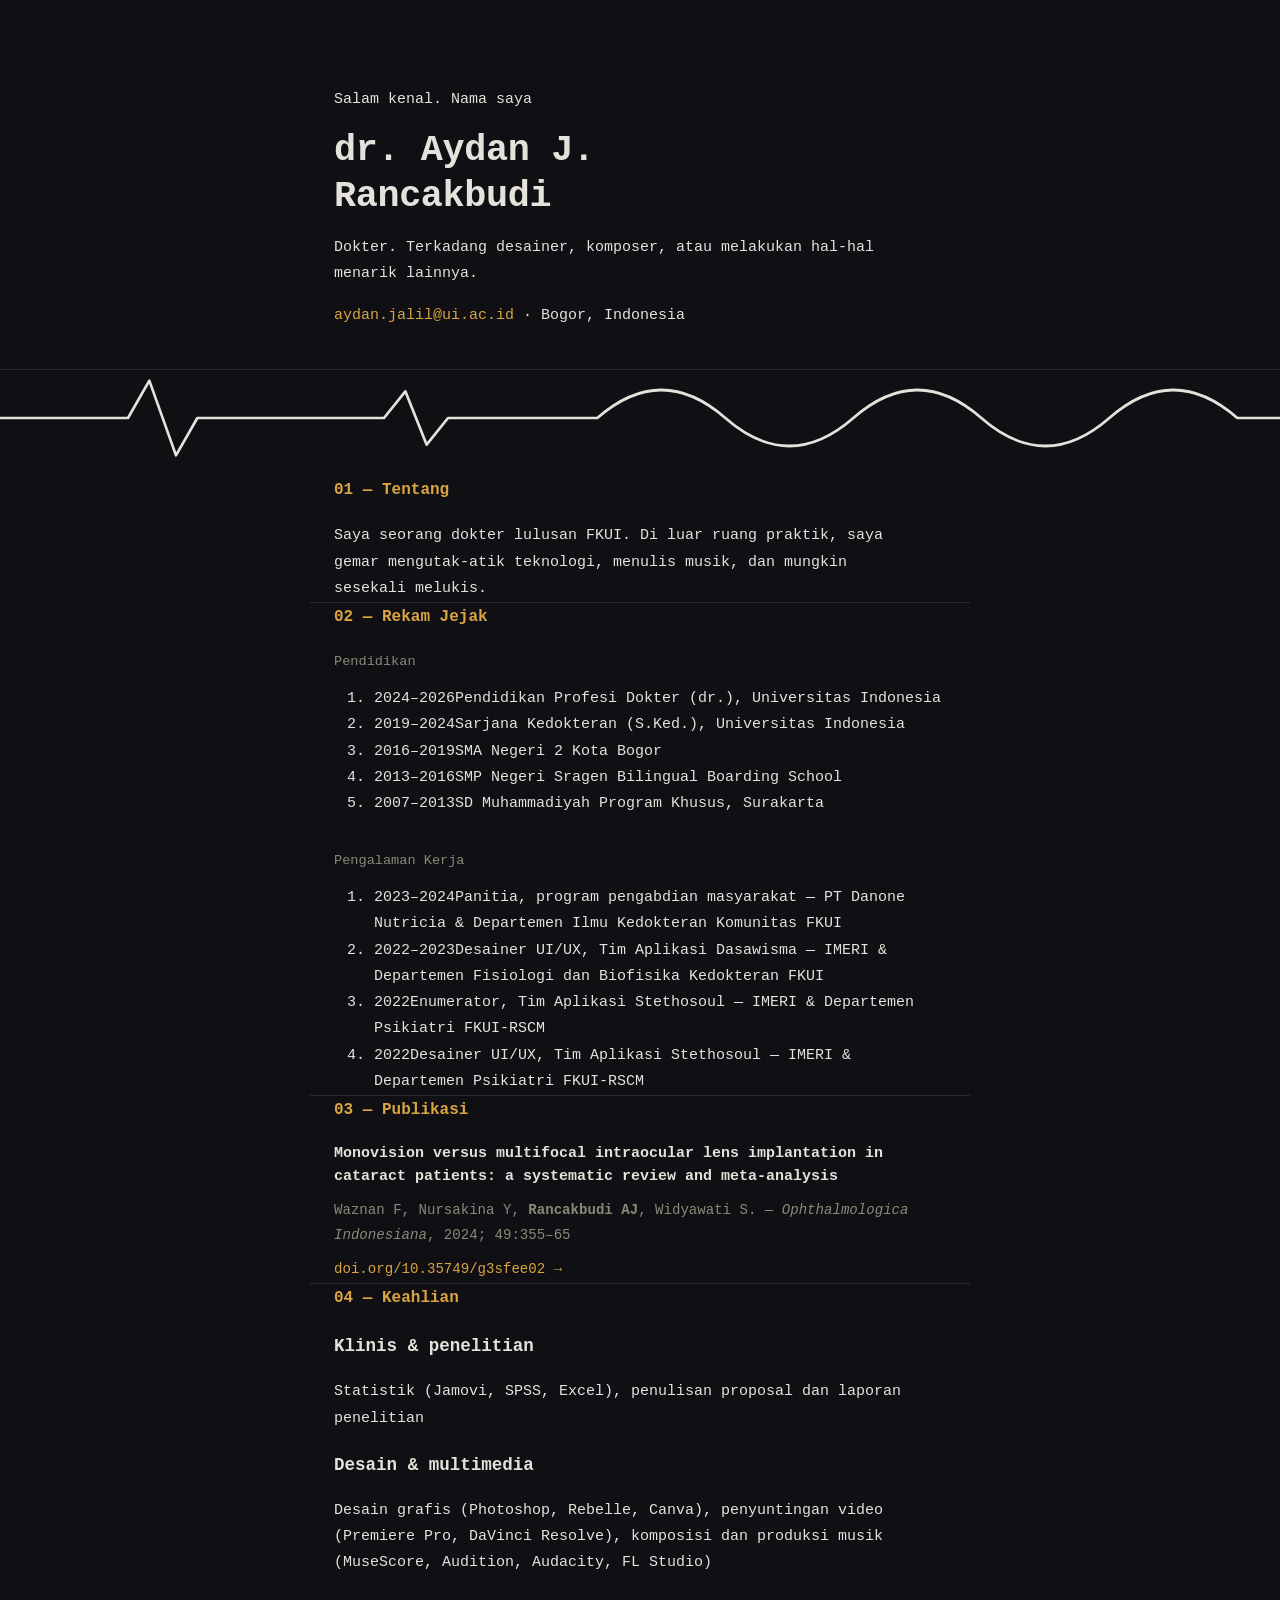
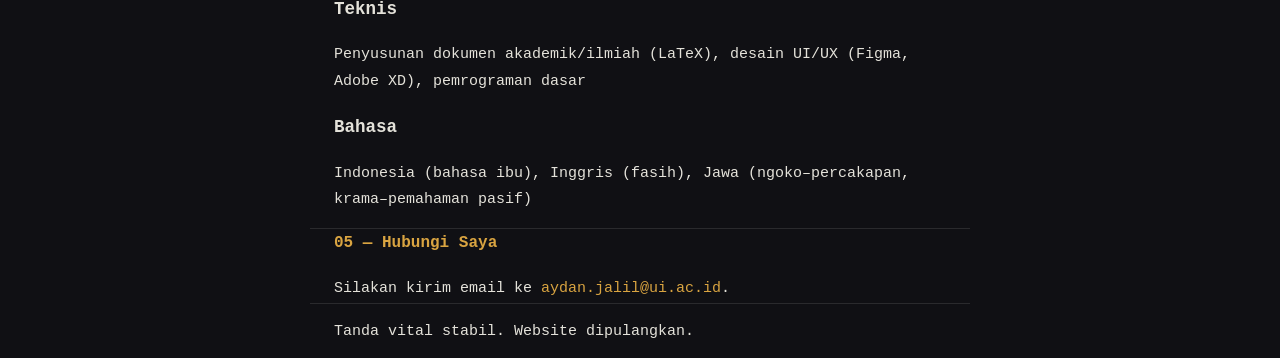
==== index.html @ 9619cd33 "Update index.html" ====
<!DOCTYPE html>
<html lang="id">
<head>
<meta charset="UTF-8">
<meta name="viewport" content="width=device-width, initial-scale=1.0">
<title>Tentang dr. Aydan</title>
<meta name="description" content="Halaman tentang Aydan.">
<link rel="preconnect" href="https://fonts.googleapis.com">
<link rel="preconnect" href="https://fonts.gstatic.com" crossorigin>
<link href="https://fonts.googleapis.com/css2?family=Fraunces:opsz,wght@9..144,400;9..144,500;9..144,600&family=Inter:wght@400;500;600&family=JetBrains+Mono:wght@400;500&display=swap" rel="stylesheet">
<link rel="stylesheet" href="assets/style.css">
</head>
<body>

<div class="grain"></div>

<header class="hero">
  <div class="wrap">
    <p class="eyebrow">Salam kenal. Nama saya</p>
    <h1>dr. Aydan J.<br>Rancakbudi</h1>
    <p class="tagline">Dokter. Terkadang desainer, komposer, atau melakukan hal-hal menarik lainnya.</p>
    <div class="hero-links">
      <a href="mailto:aydan.jalil@ui.ac.id">aydan.jalil@ui.ac.id</a>
      <span class="dot">·</span>
      <span>Bogor, Indonesia</span>
    </div>
  </div>
</header>

<svg class="signature" viewBox="0 0 1200 90" preserveAspectRatio="none" role="img" aria-label="squiggly danger noodle">
  <path d="
    M0,45
    L120,45 L140,10 L165,80 L185,45
    L360,45 L380,20 L400,70 L420,45
    L560,45
    C 600,10 640,10 680,45
    C 720,80 760,80 800,45
    C 840,10 880,10 920,45
    C 960,80 1000,80 1040,45
    C 1080,10 1120,10 1160,45
    L1200,45
  " fill="none" stroke="currentColor" stroke-width="2.5" stroke-linecap="round" stroke-linejoin="round"/>
</svg>

<main>

  <section class="about wrap">
    <h2 class="section-label">01 — Tentang</h2>
    <p class="lede">Saya seorang dokter lulusan FKUI. Di luar ruang praktik, saya gemar mengutak-atik teknologi, menulis musik, dan mungkin sesekali melukis.</p>
  </section>

  <section class="timeline wrap">
    <h2 class="section-label">02 — Rekam Jejak</h2>

    <div class="tgroup">
      <h3 class="tgroup-title">Pendidikan</h3>
      <ol class="tline">
        <li><span class="tdate">2024–2026</span><span class="tbody">Pendidikan Profesi Dokter (dr.), Universitas Indonesia</span></li>
        <li><span class="tdate">2019–2024</span><span class="tbody">Sarjana Kedokteran (S.Ked.), Universitas Indonesia</span></li>
        <li><span class="tdate">2016–2019</span><span class="tbody">SMA Negeri 2 Kota Bogor</span></li>
        <li><span class="tdate">2013–2016</span><span class="tbody">SMP Negeri Sragen Bilingual Boarding School</span></li>
        <li><span class="tdate">2007–2013</span><span class="tbody">SD Muhammadiyah Program Khusus, Surakarta</span></li>
      </ol>
    </div>

    <div class="tgroup">
      <h3 class="tgroup-title">Pengalaman Kerja</h3>
      <ol class="tline">
        <li><span class="tdate">2023–2024</span><span class="tbody">Panitia, program pengabdian masyarakat — PT Danone Nutricia &amp; Departemen Ilmu Kedokteran Komunitas FKUI</span></li>
        <li><span class="tdate">2022–2023</span><span class="tbody">Desainer UI/UX, Tim Aplikasi Dasawisma — IMERI &amp; Departemen Fisiologi dan Biofisika Kedokteran FKUI</span></li>
        <li><span class="tdate">2022</span><span class="tbody">Enumerator, Tim Aplikasi Stethosoul — IMERI &amp; Departemen Psikiatri FKUI-RSCM</span></li>
        <li><span class="tdate">2022</span><span class="tbody">Desainer UI/UX, Tim Aplikasi Stethosoul — IMERI &amp; Departemen Psikiatri FKUI-RSCM</span></li>
      </ol>
    </div>

    <!--<div class="tgroup">
      <h3 class="tgroup-title">Organizations</h3>
      <ol class="tline">
        <li><span class="tdate">2023–2024</span><span class="tbody">Wakil kepala departemen TI, FULDFK Indonesia <span class="gloss">(forum silaturahmi lembaga dakwah fakultas kedokteran se-Indonesia)</span></span></li>
        <li><span class="tdate">2021–2023</span><span class="tbody">Ketua, kelompok minat orkestra Medharmonics FKUI</span></li>
        <li><span class="tdate">2020–2021</span><span class="tbody">Anggota, Salam UI <span class="gloss">(forum kerohanian Islam mahasiswa Universitas Indonesia)</span></span></li>
        <li><span class="tdate">2020</span><span class="tbody">Anggota inti panitia, komisi media — Panitia Pemilihan Raya FKUI 2020</span></li>
        <li><span class="tdate">2019–2020</span><span class="tbody">Anggota, divisi TIK — Badan Eksekutif Mahasiswa Kedokteran Indonesia (BEM KI) Wilayah 2</span></li>
      </ol>
    </div>-->
  </section>

  <section class="pub wrap">
    <h2 class="section-label">03 — Publikasi</h2>
    <div class="pub-card">
      <p class="pub-title" lang=en>Monovision versus multifocal intraocular lens implantation in cataract patients: a systematic review and meta-analysis</p>
      <p class="pub-meta">Waznan F, Nursakina Y, <strong>Rancakbudi AJ</strong>, Widyawati S. — <em>Ophthalmologica Indonesiana</em>, 2024; 49:355–65</p>
      <a class="pub-link" href="https://doi.org/10.35749/g3sfee02" target="_blank" rel="noopener">doi.org/10.35749/g3sfee02 →</a>
    </div>
  </section>

  <section class="skills wrap">
    <h2 class="section-label">04 — Keahlian</h2>
    <div class="skill-grid">
      <div class="skill-card">
        <h3>Klinis &amp; penelitian</h3>
        <p>Statistik (Jamovi, SPSS, Excel), penulisan proposal dan laporan penelitian</p>
      </div>
      <div class="skill-card">
        <h3>Desain &amp; multimedia</h3>
        <p>Desain grafis (Photoshop, Rebelle, Canva), penyuntingan video (Premiere Pro, DaVinci Resolve), komposisi dan produksi musik (MuseScore, Audition, Audacity, FL Studio)</p>
      </div>
      <div class="skill-card">
        <h3>Teknis</h3>
        <p>Penyusunan dokumen akademik/ilmiah (LaTeX), desain UI/UX (Figma, Adobe XD), pemrograman dasar</p>
      </div>
      <div class="skill-card">
        <h3>Bahasa</h3>
        <p>Indonesia (bahasa ibu), Inggris (fasih), Jawa (ngoko–percakapan, krama–pemahaman pasif)</p>
      </div>
    </div>
  </section>

  <section class="contact wrap">
    <h2 class="section-label">05 — Hubungi Saya</h2>
    <p class="contact-line">Silakan kirim email ke <a href="mailto:aydan.jalil@ui.ac.id">aydan.jalil@ui.ac.id</a>.</p>
  </section>

  <footer class="wrap">
    <p class="foot-note">Tanda vital stabil. Website dipulangkan.</p>
  </footer>

</main>

</body>
</html>
---- assets/style.css ----
:root {
  --bg: #101014;
  --bg-raised: #17171d;
  --fg: #e4e2da;
  --fg-dim: #8b8878;
  --accent: #d9a441;
  --rule: rgba(228, 226, 218, 0.12);
  --mono: "IBM Plex Mono", ui-monospace, "SFMono-Regular", Menlo, Consolas, monospace;
}

* { box-sizing: border-box; }

body {
  margin: 0;
  background: var(--bg);
  color: var(--fg);
  font-family: var(--mono);
  font-size: 15px;
  line-height: 1.75;
  -webkit-font-smoothing: antialiased;
}

.wrap {
  max-width: 660px;
  margin: 0 auto;
  padding: 0 24px;
}

a {
  color: var(--accent);
  text-decoration: none;
  border-bottom: 1px solid transparent;
}

a:hover, a:focus-visible {
  border-bottom-color: var(--accent);
}

a:focus-visible {
  outline: 2px solid var(--accent);
  outline-offset: 2px;
}

/* Header */

.hero {
  padding: 4.5rem 0 2.5rem;
  border-bottom: 1px solid var(--rule);
}

.prompt {
  color: var(--fg-dim);
  margin: 0 0 0.6rem;
  font-size: 0.9rem;
}

.hero h1 {
  font-weight: 600;
  font-size: clamp(1.7rem, 5vw, 2.3rem);
  line-height: 1.25;
  margin: 0 0 0.9rem;
  letter-spacing: -0.01em;
}

.cursor {
  display: inline-block;
  color: var(--accent);
  animation: blink 1.1s steps(1) infinite;
  margin-left: 2px;
}

@keyframes blink {
  0%, 49% { opacity: 1; }
  50%, 100% { opacity: 0; }
}

.role {
  color: var(--fg-dim);
  margin: 0 0 1.1rem;
}

.hero-meta {
  font-size: 0.9rem;
  margin: 0;
}

.hero-meta .sep {
  color: var(--fg-dim);
  margin: 0 0.5em;
}

/* Sections */

main section {
  padding: 2.5rem 0;
  border-bottom: 1px solid var(--rule);
}

main section:last-child {
  border-bottom: none;
}

main h2 {
  font-size: 1rem;
  font-weight: 600;
  color: var(--accent);
  margin: 0 0 1.2rem;
}

.about p {
  max-width: 62ch;
  margin: 0;
  color: var(--fg);
}

/* Timeline */

.tgroup { margin-bottom: 2rem; }
.tgroup:last-child { margin-bottom: 0; }

.tgroup h3 {
  font-size: 0.85rem;
  font-weight: 500;
  color: var(--fg-dim);
  margin: 0 0 0.75rem;
}

.tline {
  margin: 0;
}

.titem {
  display: grid;
  grid-template-columns: 110px 1fr;
  gap: 16px;
  padding: 0.55rem 0;
}

.titem + .titem {
  border-top: 1px solid var(--rule);
}

.titem dt {
  font-size: 0.82rem;
  color: var(--accent);
}

.titem dd {
  margin: 0;
  font-size: 0.92rem;
  color: var(--fg);
}

.titem dd strong { font-weight: 600; }
.titem dd em { font-style: italic; color: var(--fg-dim); }

.gloss {
  color: var(--fg-dim);
  font-size: 0.85rem;
}

/* Publication */

.pub-title {
  font-weight: 600;
  line-height: 1.5;
  margin: 0 0 0.6rem;
  color: var(--fg);
}

.pub-meta {
  font-size: 0.88rem;
  color: var(--fg-dim);
  margin: 0 0 0.6rem;
}

.pub-link {
  font-size: 0.88rem;
  margin: 0;
}

/* Skills */

.kv {
  margin: 0;
  background: var(--bg-raised);
  border: 1px solid var(--rule);
  border-radius: 3px;
  padding: 1.2rem 1.4rem;
}

.kv dt {
  color: var(--accent);
  font-size: 0.88rem;
  margin: 0.9rem 0 0.3rem;
}

.kv dt::after {
  content: ":";
}

.kv dt:first-child {
  margin-top: 0;
}

.kv dd {
  margin: 0 0 0 0;
  font-size: 0.88rem;
  color: var(--fg-dim);
  line-height: 1.6;
}

/* Contact */

.contact p {
  margin: 0;
  color: var(--fg);
}

.comment {
  color: var(--fg-dim);
  font-size: 0.9rem;
}

/* Footer */

footer {
  padding: 2.5rem 0 4rem;
}

.prompt-end {
  color: var(--fg-dim);
  margin: 0;
}

/* Responsive */

@media (max-width: 560px) {
  .titem {
    grid-template-columns: 1fr;
    gap: 4px;
  }
  .hero { padding: 3rem 0 2rem; }
  body { font-size: 14px; }
}

/* Reduced motion */

@media (prefers-reduced-motion: reduce) {
  .cursor {
    animation: none;
  }
}
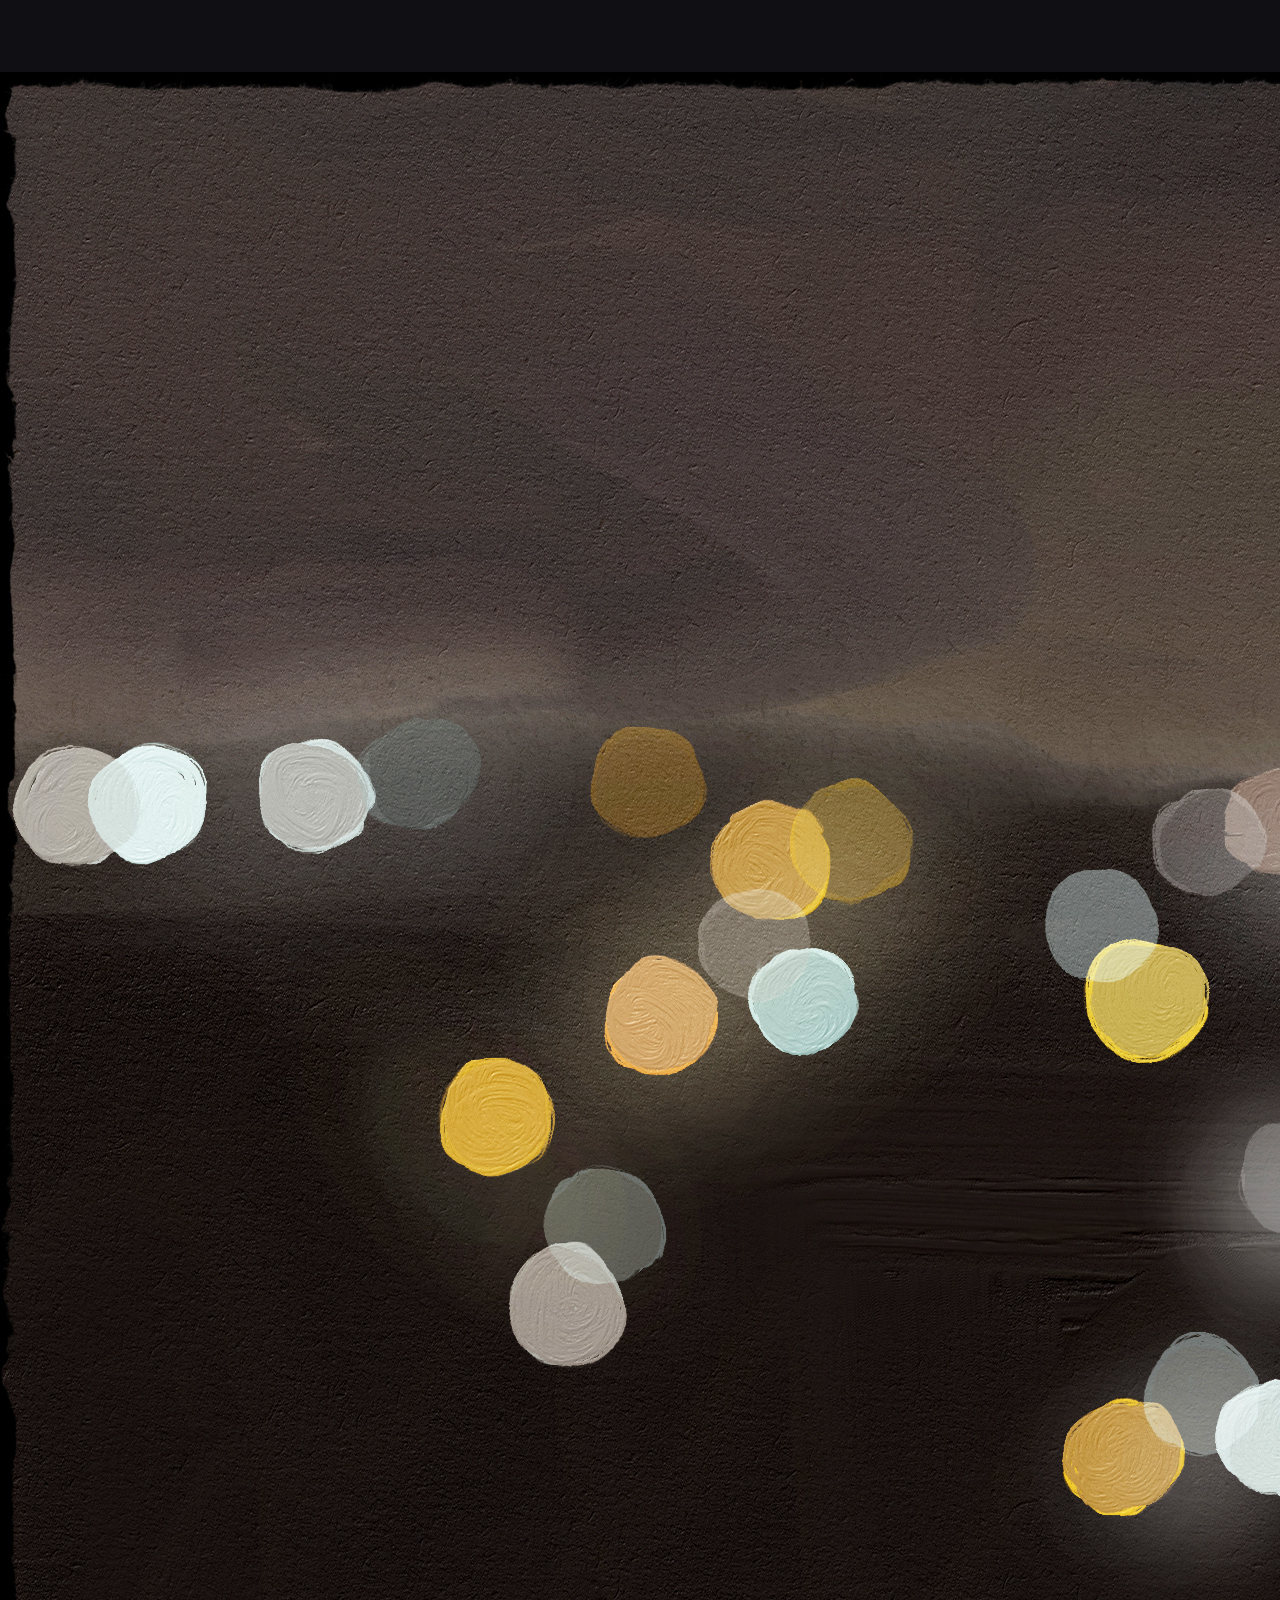
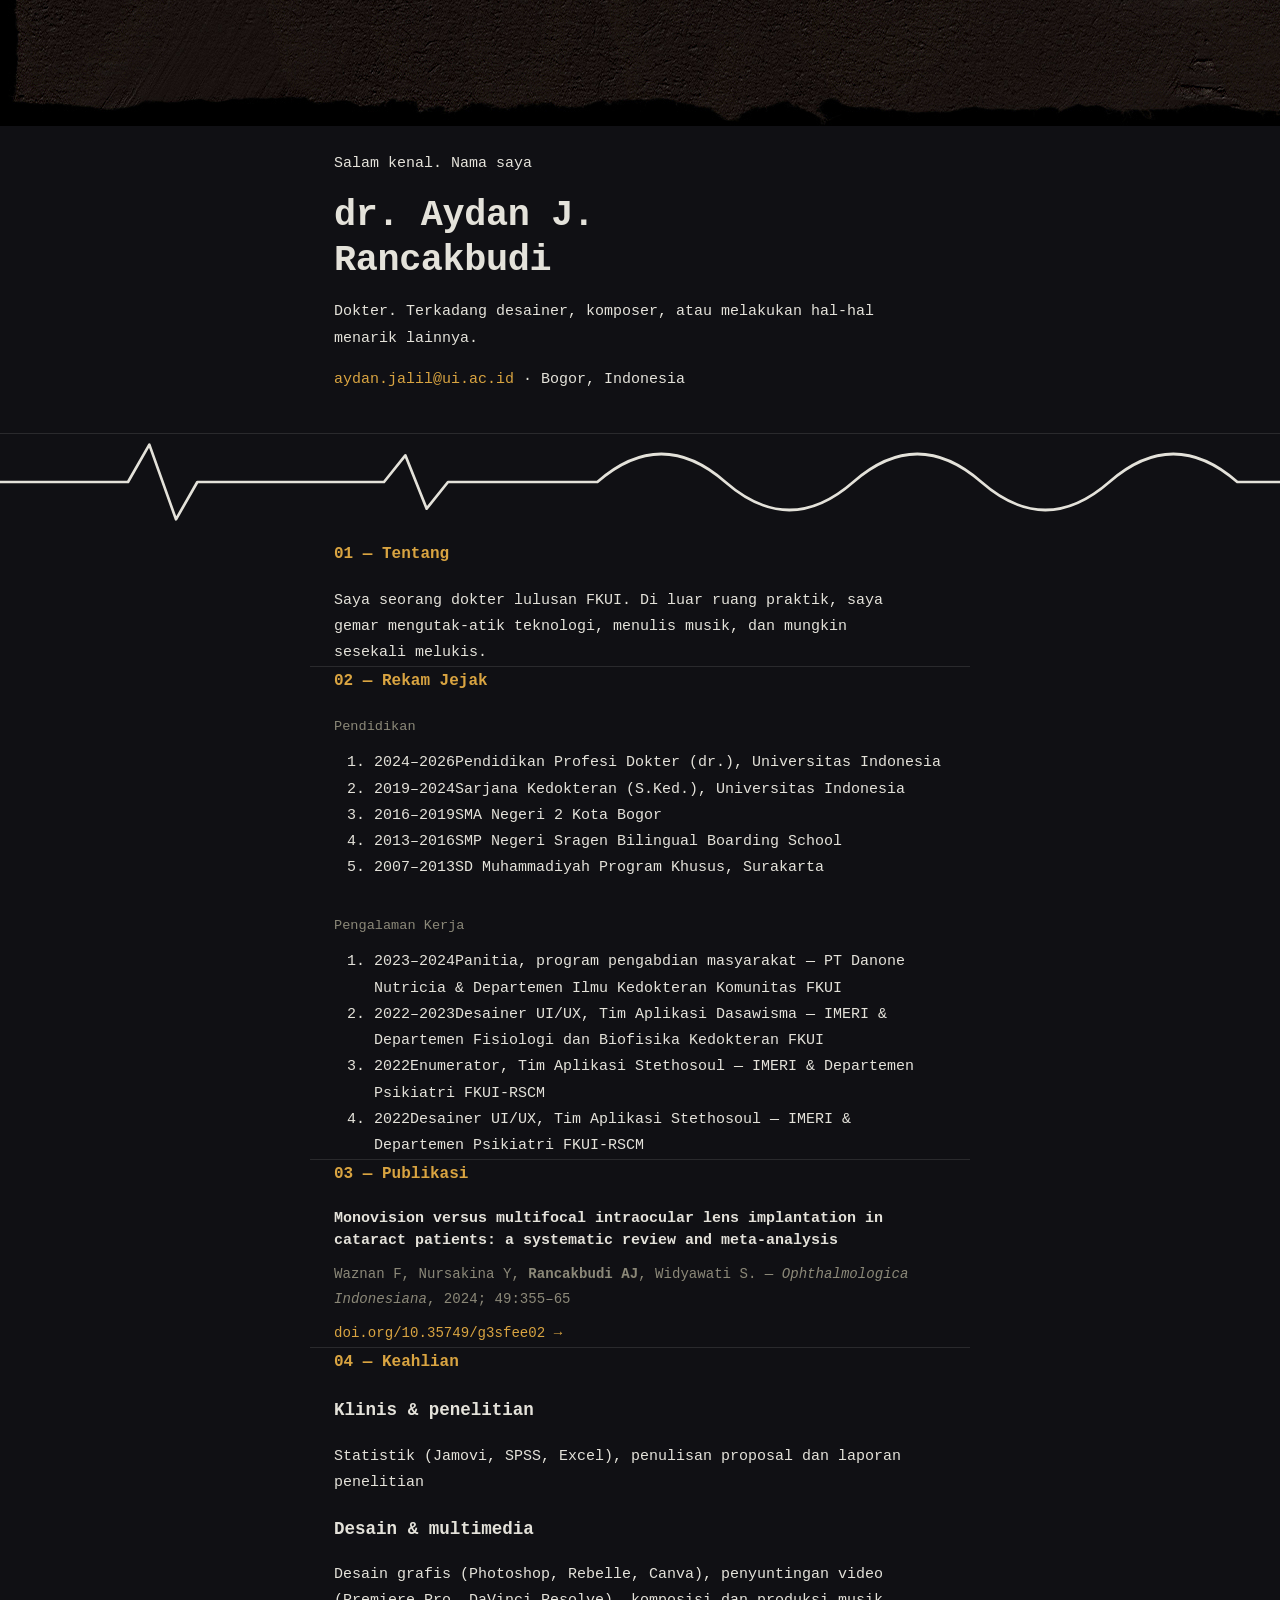
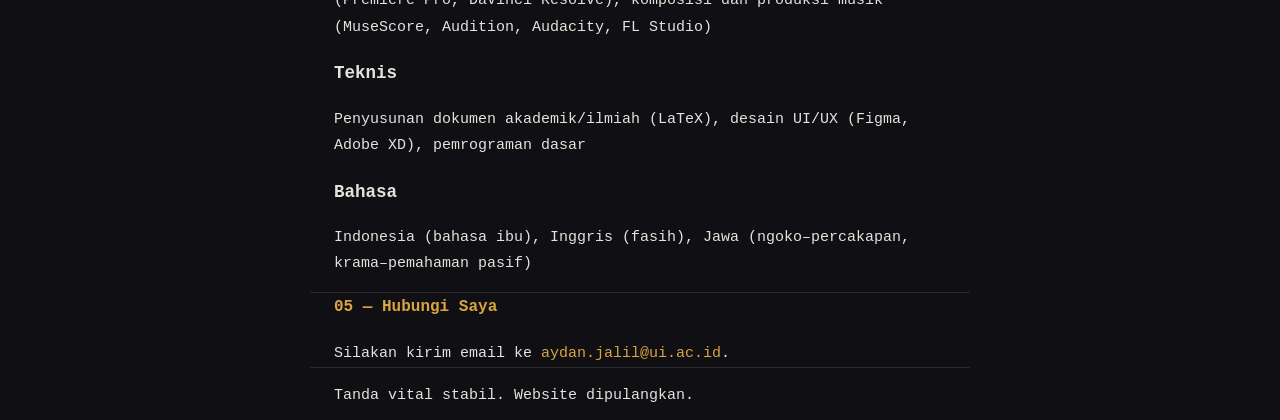
==== commit a48d18bc: "Update index.html" ====
--- a/index.html
+++ b/index.html
@@ -15,7 +15,10 @@
 <div class="grain"></div>
 
 <header class="hero">
-  <div class="wrap">
+  <img class="hero-art" src="assets/hero.jpg"
+       alt="Lukisan cahaya lampu kota yang buram pada malam hari dalam nuansa cokelat gelap, dari suatu malam akhir tahun yang sunyi di atas sebuah perbukitan."
+       fetchpriority="high">
+  <div class="wrap hero-content">
     <p class="eyebrow">Salam kenal. Nama saya</p>
     <h1>dr. Aydan J.<br>Rancakbudi</h1>
     <p class="tagline">Dokter. Terkadang desainer, komposer, atau melakukan hal-hal menarik lainnya.</p>
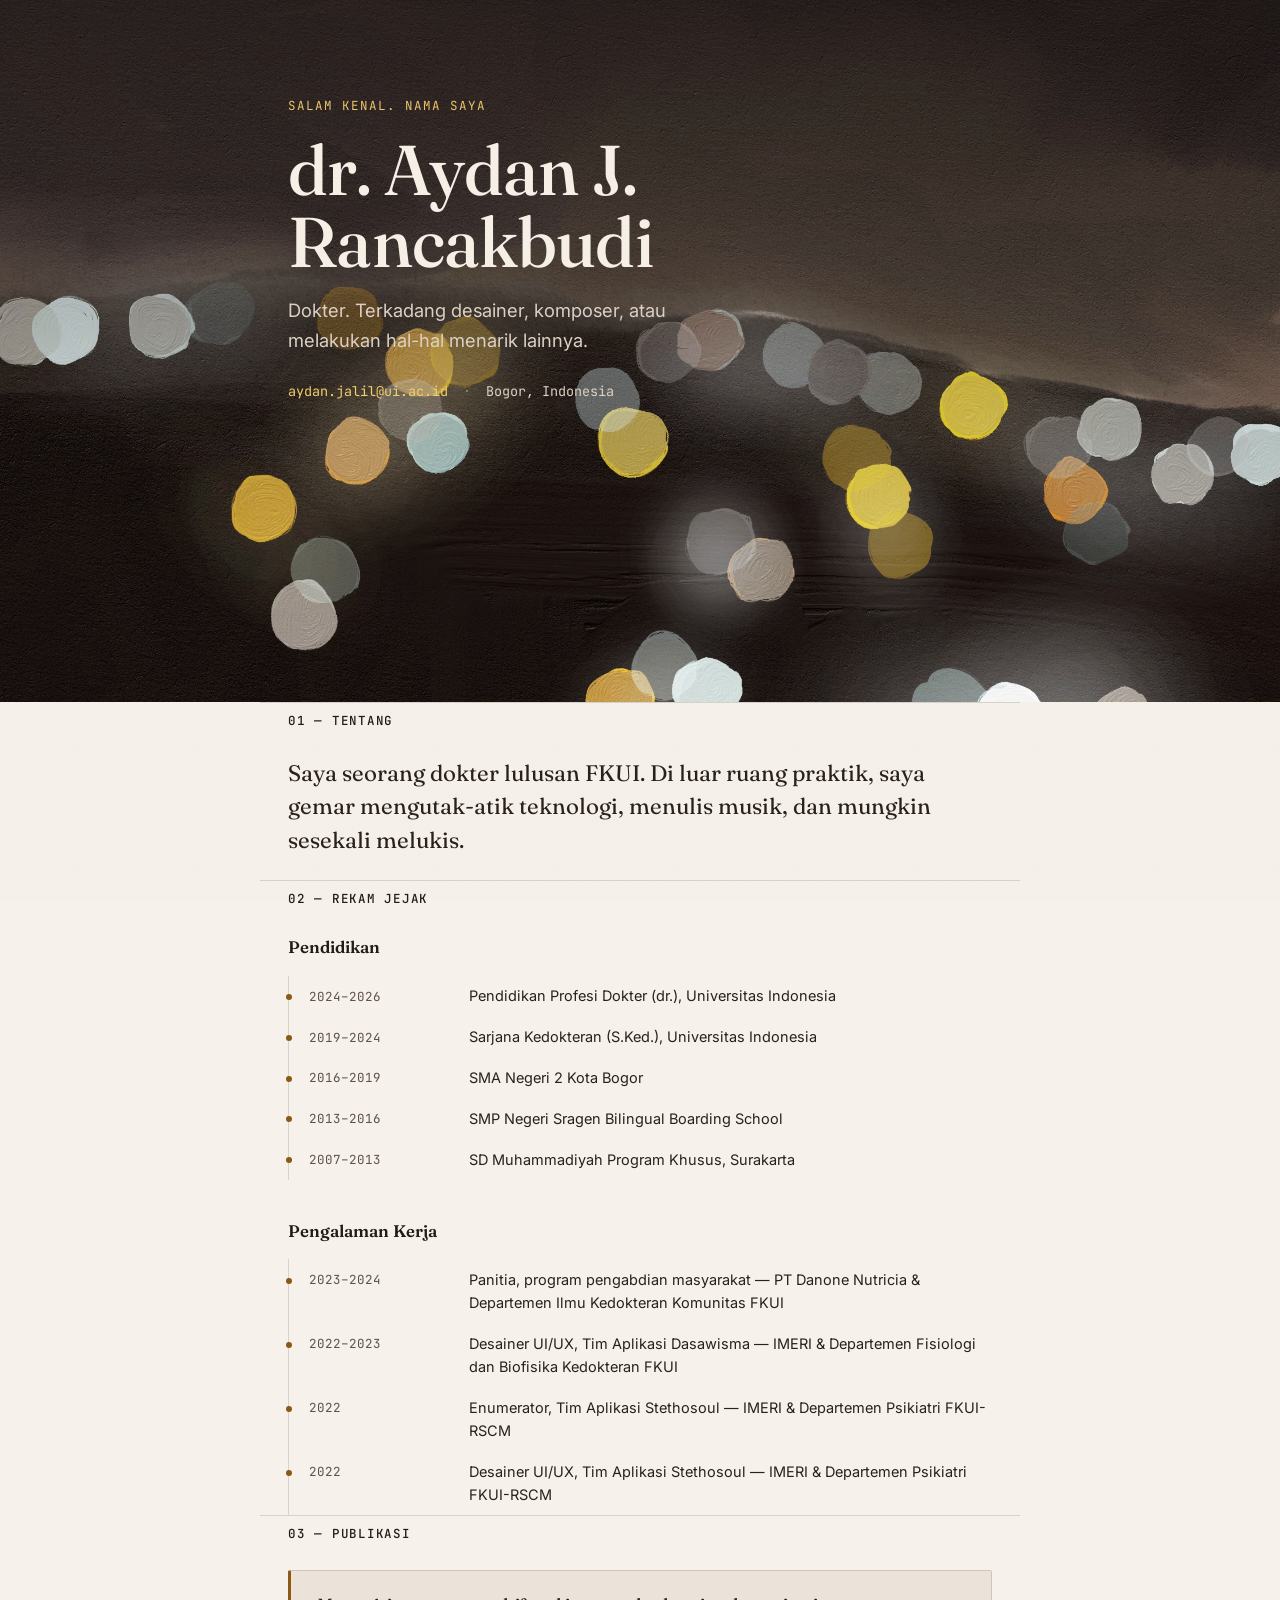
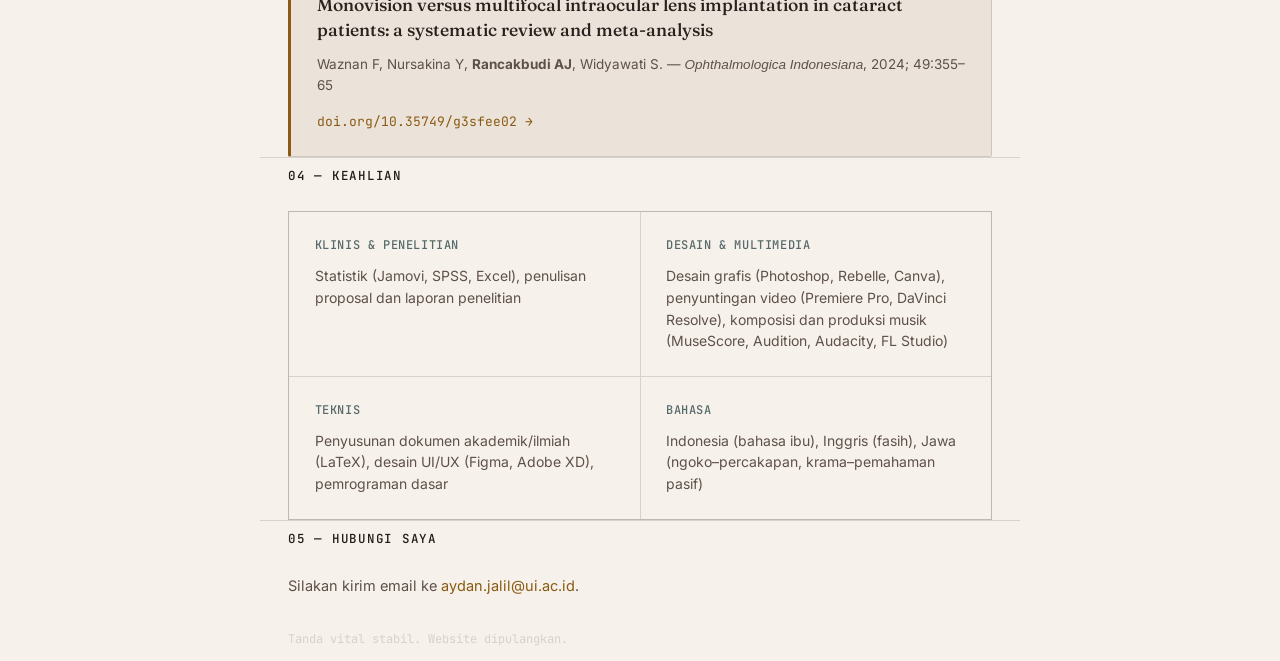
==== commit 90fb9f9b: "Update index.html" ====
--- a/index.html
+++ b/index.html
@@ -29,21 +29,6 @@
     </div>
   </div>
 </header>
-
-<svg class="signature" viewBox="0 0 1200 90" preserveAspectRatio="none" role="img" aria-label="squiggly danger noodle">
-  <path d="
-    M0,45
-    L120,45 L140,10 L165,80 L185,45
-    L360,45 L380,20 L400,70 L420,45
-    L560,45
-    C 600,10 640,10 680,45
-    C 720,80 760,80 800,45
-    C 840,10 880,10 920,45
-    C 960,80 1000,80 1040,45
-    C 1080,10 1120,10 1160,45
-    L1200,45
-  " fill="none" stroke="currentColor" stroke-width="2.5" stroke-linecap="round" stroke-linejoin="round"/>
-</svg>
 
 <main>
 
--- a/assets/style.css
+++ b/assets/style.css
@@ -1,253 +1,368 @@
 :root {
-  --bg: #101014;
-  --bg-raised: #17171d;
-  --fg: #e4e2da;
-  --fg-dim: #8b8878;
-  --accent: #d9a441;
-  --rule: rgba(228, 226, 218, 0.12);
-  --mono: "IBM Plex Mono", ui-monospace, "SFMono-Regular", Menlo, Consolas, monospace;
+  --paper: #F6F1EA;
+  --paper-2: #EBE3D9;
+  --ink: #2A211E;
+  --ink-soft: #5E504A;
+  --teal: #4A3A33;
+  --teal-deep: #231B18;
+  --accent: #8A5A12;
+  --accent-soft: #56696B;
+  --gold: #D9A62E;
+  --rule: rgba(42, 33, 30, 0.15);
+  --serif: "Fraunces", Georgia, serif;
+  --sans: "Inter", -apple-system, BlinkMacSystemFont, sans-serif;
+  --mono: "JetBrains Mono", ui-monospace, monospace;
 }
 
 * { box-sizing: border-box; }
+
+html { scroll-behavior: smooth; }
 
 body {
   margin: 0;
-  background: var(--bg);
-  color: var(--fg);
-  font-family: var(--mono);
-  font-size: 15px;
-  line-height: 1.75;
+  background: var(--paper);
+  color: var(--ink);
+  font-family: var(--sans);
+  line-height: 1.6;
   -webkit-font-smoothing: antialiased;
 }
 
+.grain {
+  position: fixed;
+  inset: 0;
+  pointer-events: none;
+  opacity: 0.035;
+  z-index: 0;
+  background-image: url("data:image/svg+xml,%3Csvg xmlns='http://www.w3.org/2000/svg' width='120' height='120'%3E%3Cfilter id='n'%3E%3CfeTurbulence type='fractalNoise' baseFrequency='0.9' numOctaves='2' stitchTiles='stitch'/%3E%3C/filter%3E%3Crect width='100%25' height='100%25' filter='url(%23n)'/%3E%3C/svg%3E");
+}
+
 .wrap {
-  max-width: 660px;
+  max-width: 760px;
   margin: 0 auto;
-  padding: 0 24px;
-}
-
-a {
+  padding: 0 28px;
+  position: relative;
+  z-index: 1;
+}
+
+/* Hero */
+
+.eyebrow {
+  font-family: var(--mono);
+  font-size: 12.5px;
+  letter-spacing: 0.08em;
+  text-transform: uppercase;
+  color: var(--teal);
+  margin: 0 0 1.1rem;
+}
+
+.hero h1 {
+  font-family: var(--serif);
+  font-weight: 500;
+  font-size: clamp(2.6rem, 7vw, 4.4rem);
+  line-height: 1.03;
+  letter-spacing: -0.01em;
+  margin: 0 0 1.1rem;
+  color: var(--ink);
+}
+
+.tagline {
+  font-size: 1.15rem;
+  color: var(--ink-soft);
+  max-width: 32ch;
+  margin: 0 0 1.6rem;
+}
+
+.hero-links {
+  font-family: var(--mono);
+  font-size: 13.5px;
+  color: var(--ink-soft);
+}
+
+.hero-links a {
   color: var(--accent);
   text-decoration: none;
   border-bottom: 1px solid transparent;
 }
 
-a:hover, a:focus-visible {
+.hero-links a:hover, .hero-links a:focus-visible {
   border-bottom-color: var(--accent);
 }
 
+.hero-links .dot {
+  margin: 0 0.5em;
+  color: var(--rule);
+}
+
+
+/* ===== Hero with painting ===== */
+.hero {
+  position: relative;
+  isolation: isolate;
+  overflow: hidden;
+  padding: 0;
+  min-height: clamp(460px, 78vh, 760px);
+  display: flex;
+  align-items: flex-start;
+  color: #F3ECE4;
+}
+.hero-art {
+  position: absolute;
+  inset: 0;
+  width: 100%;
+  height: 100%;
+  object-fit: cover;
+  object-position: 50% 35%;
+  z-index: -2;
+}
+.hero::after {
+  content: "";
+  position: absolute;
+  inset: 0;
+  z-index: -1;
+  background: linear-gradient(to bottom,
+    rgba(20, 14, 12, .55) 0%,
+    rgba(20, 14, 12, .20) 50%,
+    rgba(20, 14, 12, 0) 100%);
+}
+.hero-content {
+  position: relative;
+  width: 100%;
+  padding-top: clamp(40px, 8vw, 96px);
+}
+.hero h1 { color: #F6EFE6; }
+.hero .eyebrow { color: #E9C46A; }
+.hero .tagline { color: #DCD0C4; }
+.hero .hero-links { color: #DCD0C4; }
+.hero .hero-links a { color: #F0CD6E; }
+.hero .hero-links a:hover,
+.hero .hero-links a:focus-visible { border-bottom-color: #F0CD6E; }
+.hero .hero-links .dot { color: rgba(255, 255, 255, .35); }
+.hero a:focus-visible { outline-color: #F0CD6E; }
+
+/* gold touches elsewhere, echoing the bokeh */
+.signature { color: var(--gold); }
+.tline li::before { background: var(--gold); }
+.pub-card { border-left-color: var(--gold); }
+
+
+/* Signature EKG -> batik line */
+
+.signature {
+  display: block;
+  width: 100%;
+  height: 48px;
+  color: var(--accent);
+  margin: 0.5rem 0 2.5rem;
+}
+
+/* Section rhythm */
+
+main { position: relative; z-index: 1; }
+
+section, footer.contact {
+  padding: 3rem 0;
+  border-top: 1px solid var(--rule);
+}
+
+.section-label {
+  font-family: var(--mono);
+  font-size: 12.5px;
+  letter-spacing: 0.06em;
+  text-transform: uppercase;
+  color: var(--teal-deep);
+  margin: 0.5rem 0 1.6rem;
+  font-weight: 500;
+}
+
+.lede {
+  font-family: var(--serif);
+  font-size: 1.4rem;
+  line-height: 1.5;
+  max-width: 58ch;
+  color: var(--ink);
+}
+
+.lede em {
+  font-style: italic;
+  color: var(--accent);
+}
+
+/* Timeline */
+
+.tgroup { margin-bottom: 2.4rem; }
+.tgroup:last-child { margin-bottom: 0; }
+
+.tgroup-title {
+  font-family: var(--serif);
+  font-size: 1.05rem;
+  font-weight: 600;
+  color: var(--teal-deep);
+  margin: 0 0 0.9rem;
+}
+
+.tline {
+  list-style: none;
+  margin: 0;
+  padding: 0;
+  border-left: 1px solid var(--rule);
+}
+
+.tline li {
+  display: grid;
+  grid-template-columns: 140px 1fr;
+  gap: 20px;
+  padding: 0.55rem 0 0.55rem 20px;
+  position: relative;
+}
+
+.tline li::before {
+  content: "";
+  position: absolute;
+  left: -3.5px;
+  top: 1.15rem;
+  width: 6px;
+  height: 6px;
+  border-radius: 50%;
+  background: var(--accent);
+}
+
+.tdate {
+  font-family: var(--mono);
+  font-size: 12.5px;
+  color: var(--ink-soft);
+  padding-top: 0.15rem;
+}
+
+.tbody {
+  font-size: 14.5px;
+  color: var(--ink);
+}
+
+.tbody strong { font-weight: 600; }
+.tbody em { font-style: italic; color: var(--ink-soft); }
+
+.gloss {
+  color: var(--ink-soft);
+  font-size: 13.5px;
+}
+
+/* Publication */
+
+.pub-card {
+  border: 1px solid var(--rule);
+  border-left: 3px solid var(--accent);
+  background: var(--paper-2);
+  padding: 1.4rem 1.6rem;
+  border-radius: 2px;
+}
+
+.pub-title {
+  font-family: var(--serif);
+  font-size: 1.1rem;
+  font-weight: 500;
+  line-height: 1.4;
+  margin: 0 0 0.7rem;
+  color: var(--ink);
+}
+
+.pub-meta {
+  font-size: 13.5px;
+  color: var(--ink-soft);
+  margin: 0 0 0.7rem;
+}
+
+.pub-link {
+  font-family: var(--mono);
+  font-size: 13px;
+  color: var(--accent);
+  text-decoration: none;
+}
+
+.pub-link:hover, .pub-link:focus-visible { text-decoration: underline; }
+
+/* Skills */
+
+.skill-grid {
+  display: grid;
+  grid-template-columns: repeat(2, 1fr);
+  gap: 1px;
+  background: var(--rule);
+  border: 1px solid var(--rule);
+}
+
+.skill-card {
+  background: var(--paper);
+  padding: 1.5rem 1.6rem;
+}
+
+.skill-card h3 {
+  font-family: var(--mono);
+  font-size: 12px;
+  text-transform: uppercase;
+  letter-spacing: 0.05em;
+  color: var(--accent-soft);
+  margin: 0 0 0.6rem;
+  font-weight: 500;
+}
+
+.skill-card p {
+  font-size: 14px;
+  color: var(--ink-soft);
+  margin: 0;
+  line-height: 1.55;
+}
+
+/* Footer */
+
+footer.contact {
+  padding-bottom: 5rem;
+}
+
+.contact-line {
+  font-size: 14.5px;
+  color: var(--ink-soft);
+  margin: 0 0 0.4rem;
+}
+
+.contact-line a {
+  color: var(--accent);
+  text-decoration: none;
+  border-bottom: 1px solid transparent;
+}
+
+.contact-line a:hover, .contact-line a:focus-visible {
+  border-bottom-color: var(--accent);
+}
+
+.foot-note {
+  font-family: var(--mono);
+  font-size: 12px;
+  color: var(--rule);
+  margin-top: 2rem;
+}
+
+/* Focus visibility */
+
 a:focus-visible {
-  outline: 2px solid var(--accent);
+  outline: 2px solid var(--teal);
   outline-offset: 2px;
 }
 
-/* Header */
-
-.hero {
-  padding: 4.5rem 0 2.5rem;
-  border-bottom: 1px solid var(--rule);
-}
-
-.prompt {
-  color: var(--fg-dim);
-  margin: 0 0 0.6rem;
-  font-size: 0.9rem;
-}
-
-.hero h1 {
-  font-weight: 600;
-  font-size: clamp(1.7rem, 5vw, 2.3rem);
-  line-height: 1.25;
-  margin: 0 0 0.9rem;
-  letter-spacing: -0.01em;
-}
-
-.cursor {
-  display: inline-block;
-  color: var(--accent);
-  animation: blink 1.1s steps(1) infinite;
-  margin-left: 2px;
-}
-
-@keyframes blink {
-  0%, 49% { opacity: 1; }
-  50%, 100% { opacity: 0; }
-}
-
-.role {
-  color: var(--fg-dim);
-  margin: 0 0 1.1rem;
-}
-
-.hero-meta {
-  font-size: 0.9rem;
-  margin: 0;
-}
-
-.hero-meta .sep {
-  color: var(--fg-dim);
-  margin: 0 0.5em;
-}
-
-/* Sections */
-
-main section {
-  padding: 2.5rem 0;
-  border-bottom: 1px solid var(--rule);
-}
-
-main section:last-child {
-  border-bottom: none;
-}
-
-main h2 {
-  font-size: 1rem;
-  font-weight: 600;
-  color: var(--accent);
-  margin: 0 0 1.2rem;
-}
-
-.about p {
-  max-width: 62ch;
-  margin: 0;
-  color: var(--fg);
-}
-
-/* Timeline */
-
-.tgroup { margin-bottom: 2rem; }
-.tgroup:last-child { margin-bottom: 0; }
-
-.tgroup h3 {
-  font-size: 0.85rem;
-  font-weight: 500;
-  color: var(--fg-dim);
-  margin: 0 0 0.75rem;
-}
-
-.tline {
-  margin: 0;
-}
-
-.titem {
-  display: grid;
-  grid-template-columns: 110px 1fr;
-  gap: 16px;
-  padding: 0.55rem 0;
-}
-
-.titem + .titem {
-  border-top: 1px solid var(--rule);
-}
-
-.titem dt {
-  font-size: 0.82rem;
-  color: var(--accent);
-}
-
-.titem dd {
-  margin: 0;
-  font-size: 0.92rem;
-  color: var(--fg);
-}
-
-.titem dd strong { font-weight: 600; }
-.titem dd em { font-style: italic; color: var(--fg-dim); }
-
-.gloss {
-  color: var(--fg-dim);
-  font-size: 0.85rem;
-}
-
-/* Publication */
-
-.pub-title {
-  font-weight: 600;
-  line-height: 1.5;
-  margin: 0 0 0.6rem;
-  color: var(--fg);
-}
-
-.pub-meta {
-  font-size: 0.88rem;
-  color: var(--fg-dim);
-  margin: 0 0 0.6rem;
-}
-
-.pub-link {
-  font-size: 0.88rem;
-  margin: 0;
-}
-
-/* Skills */
-
-.kv {
-  margin: 0;
-  background: var(--bg-raised);
-  border: 1px solid var(--rule);
-  border-radius: 3px;
-  padding: 1.2rem 1.4rem;
-}
-
-.kv dt {
-  color: var(--accent);
-  font-size: 0.88rem;
-  margin: 0.9rem 0 0.3rem;
-}
-
-.kv dt::after {
-  content: ":";
-}
-
-.kv dt:first-child {
-  margin-top: 0;
-}
-
-.kv dd {
-  margin: 0 0 0 0;
-  font-size: 0.88rem;
-  color: var(--fg-dim);
-  line-height: 1.6;
-}
-
-/* Contact */
-
-.contact p {
-  margin: 0;
-  color: var(--fg);
-}
-
-.comment {
-  color: var(--fg-dim);
-  font-size: 0.9rem;
-}
-
-/* Footer */
-
-footer {
-  padding: 2.5rem 0 4rem;
-}
-
-.prompt-end {
-  color: var(--fg-dim);
-  margin: 0;
-}
-
 /* Responsive */
 
 @media (max-width: 560px) {
-  .titem {
+  .tline li {
     grid-template-columns: 1fr;
     gap: 4px;
   }
-  .hero { padding: 3rem 0 2rem; }
-  body { font-size: 14px; }
+  .skill-grid {
+    grid-template-columns: 1fr;
+  }
+  .hero { padding: 4rem 0 2rem; }
 }
 
 /* Reduced motion */
 
 @media (prefers-reduced-motion: reduce) {
-  .cursor {
-    animation: none;
-  }
-}
+  html { scroll-behavior: auto; }
+}
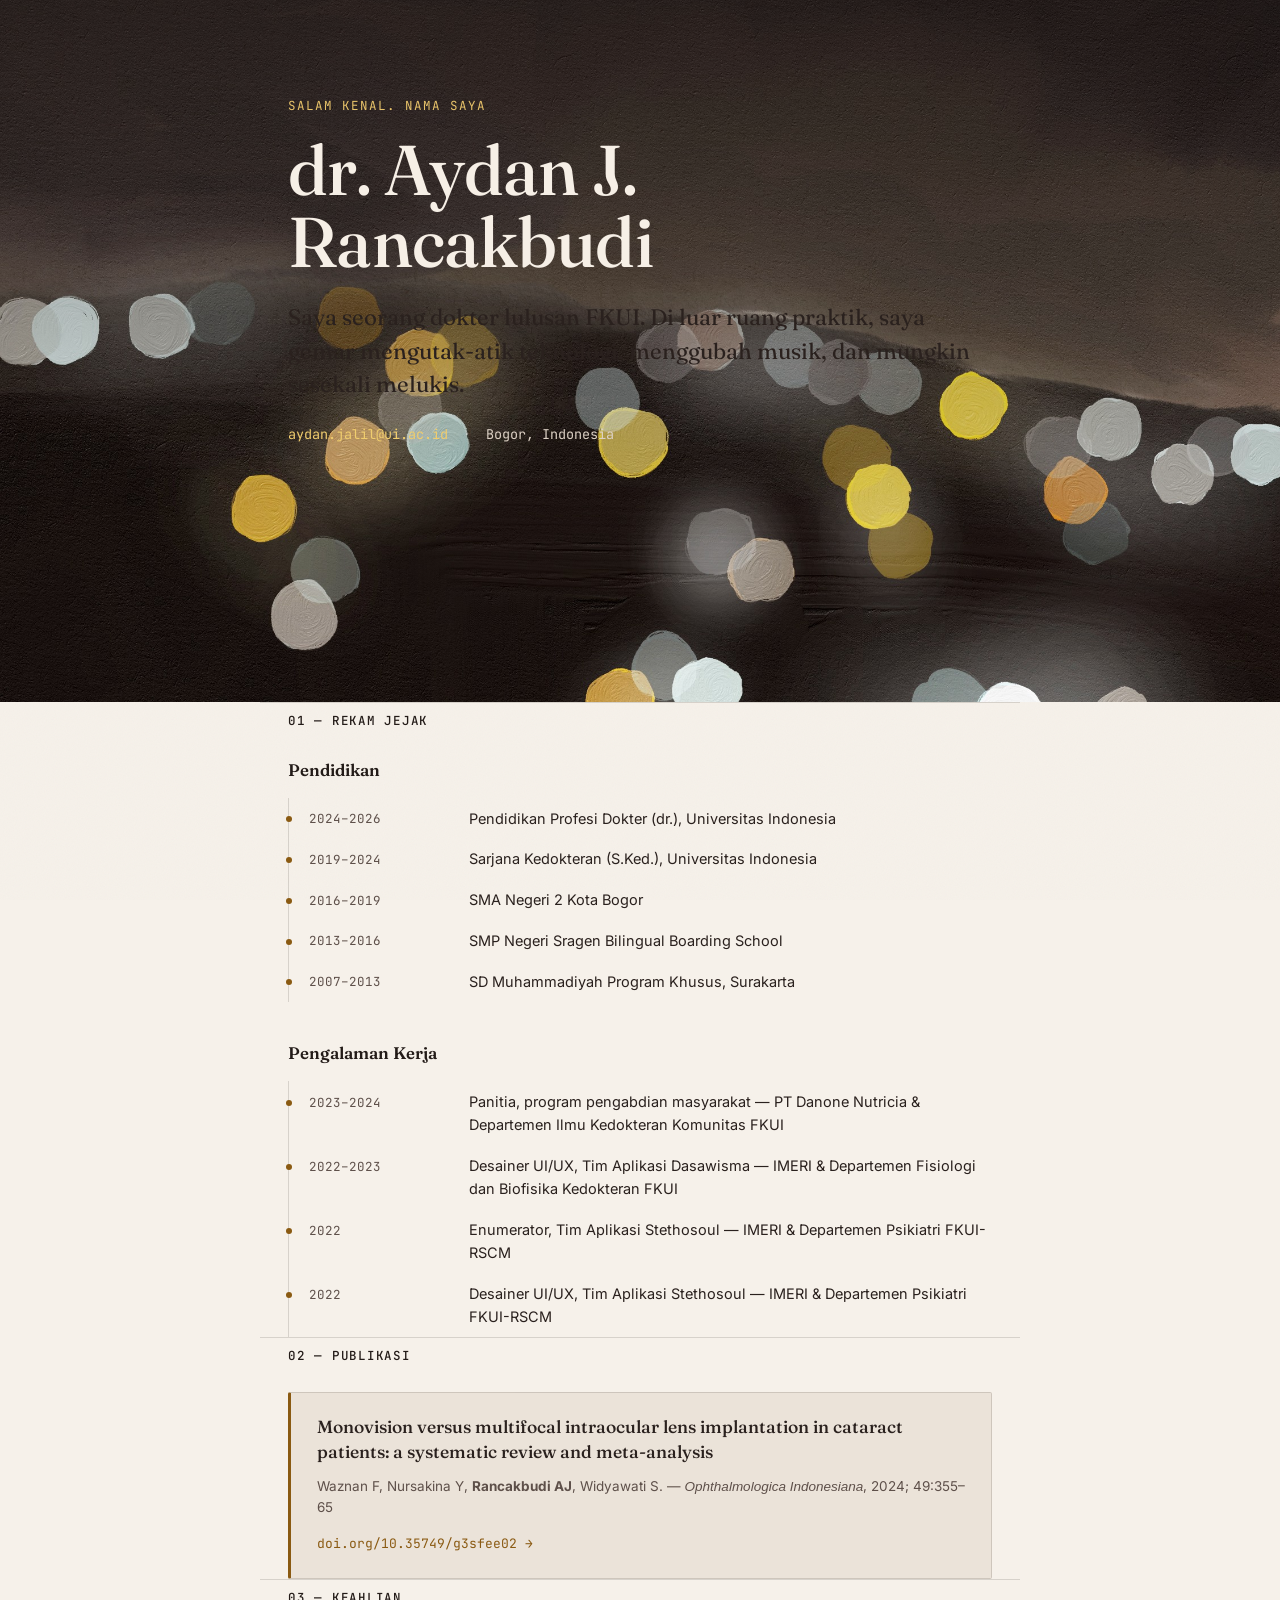
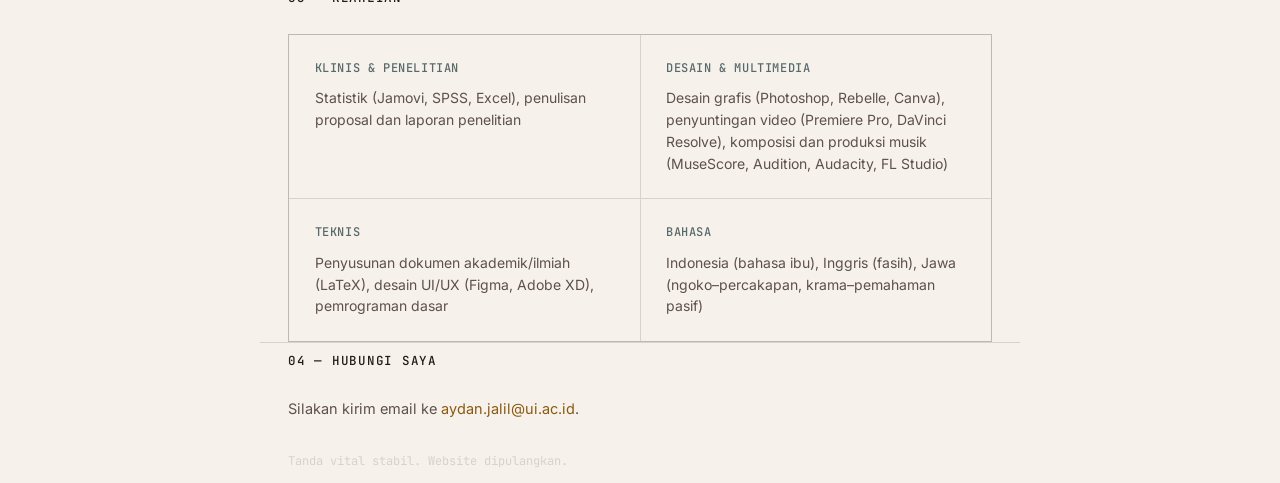
==== commit 773ddb3e: "Update index.html" ====
--- a/index.html
+++ b/index.html
@@ -16,12 +16,12 @@
 
 <header class="hero">
   <img class="hero-art" src="assets/hero.jpg"
-       alt="Lukisan cahaya lampu kota yang buram pada malam hari dalam nuansa cokelat gelap, dari suatu malam akhir tahun yang sunyi di atas sebuah perbukitan."
+       alt="Lukisan cahaya lampu kota yang buram pada malam hari dalam nuansa cokelat gelap, dengan titik-titik bokeh kuning dan putih keabuan"
        fetchpriority="high">
   <div class="wrap hero-content">
     <p class="eyebrow">Salam kenal. Nama saya</p>
     <h1>dr. Aydan J.<br>Rancakbudi</h1>
-    <p class="tagline">Dokter. Terkadang desainer, komposer, atau melakukan hal-hal menarik lainnya.</p>
+    <p class="lede">Saya seorang dokter lulusan FKUI. Di luar ruang praktik, saya gemar mengutak-atik teknologi, menggubah musik, dan mungkin sesekali melukis.</p>
     <div class="hero-links">
       <a href="mailto:aydan.jalil@ui.ac.id">aydan.jalil@ui.ac.id</a>
       <span class="dot">·</span>
@@ -32,13 +32,8 @@
 
 <main>
 
-  <section class="about wrap">
-    <h2 class="section-label">01 — Tentang</h2>
-    <p class="lede">Saya seorang dokter lulusan FKUI. Di luar ruang praktik, saya gemar mengutak-atik teknologi, menulis musik, dan mungkin sesekali melukis.</p>
-  </section>
-
   <section class="timeline wrap">
-    <h2 class="section-label">02 — Rekam Jejak</h2>
+    <h2 class="section-label">01 — Rekam Jejak</h2>
 
     <div class="tgroup">
       <h3 class="tgroup-title">Pendidikan</h3>
@@ -74,7 +69,7 @@
   </section>
 
   <section class="pub wrap">
-    <h2 class="section-label">03 — Publikasi</h2>
+    <h2 class="section-label">02 — Publikasi</h2>
     <div class="pub-card">
       <p class="pub-title" lang=en>Monovision versus multifocal intraocular lens implantation in cataract patients: a systematic review and meta-analysis</p>
       <p class="pub-meta">Waznan F, Nursakina Y, <strong>Rancakbudi AJ</strong>, Widyawati S. — <em>Ophthalmologica Indonesiana</em>, 2024; 49:355–65</p>
@@ -83,7 +78,7 @@
   </section>
 
   <section class="skills wrap">
-    <h2 class="section-label">04 — Keahlian</h2>
+    <h2 class="section-label">03 — Keahlian</h2>
     <div class="skill-grid">
       <div class="skill-card">
         <h3>Klinis &amp; penelitian</h3>
@@ -105,7 +100,7 @@
   </section>
 
   <section class="contact wrap">
-    <h2 class="section-label">05 — Hubungi Saya</h2>
+    <h2 class="section-label">04 — Hubungi Saya</h2>
     <p class="contact-line">Silakan kirim email ke <a href="mailto:aydan.jalil@ui.ac.id">aydan.jalil@ui.ac.id</a>.</p>
   </section>
 
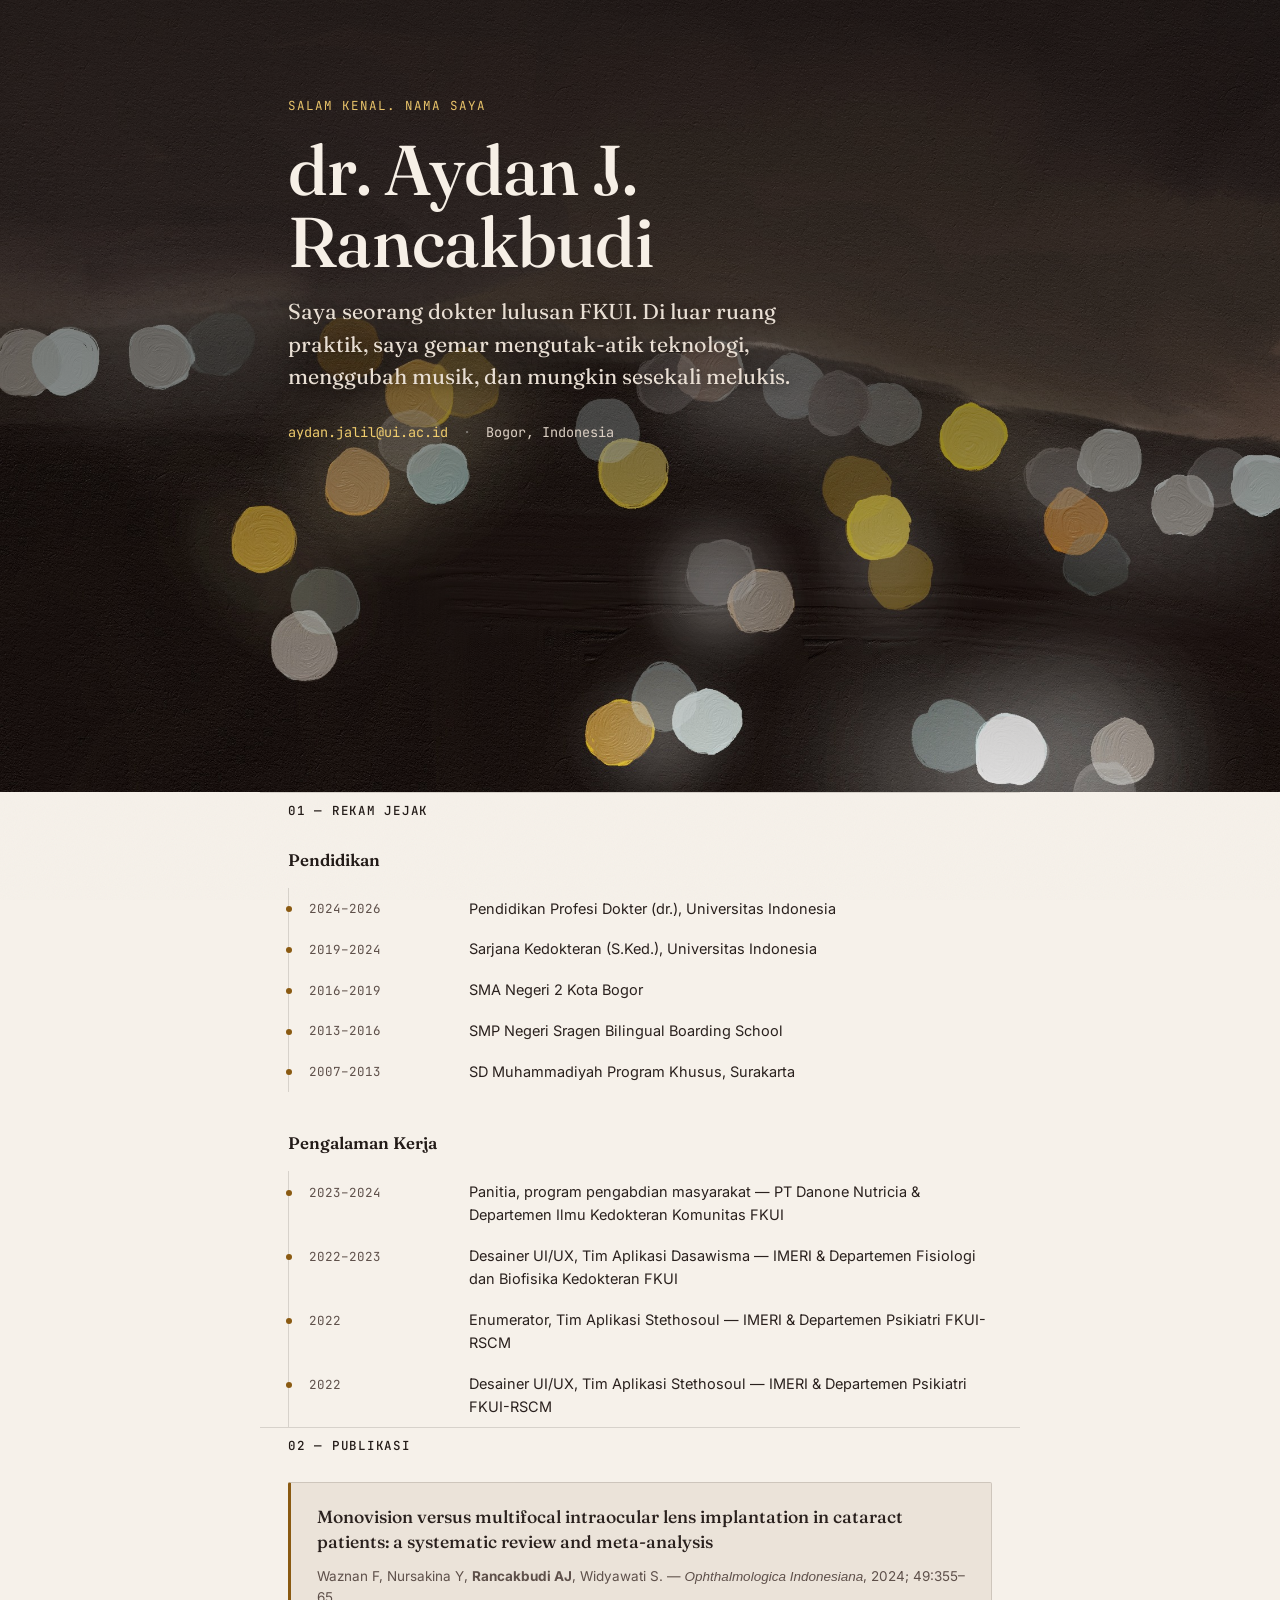
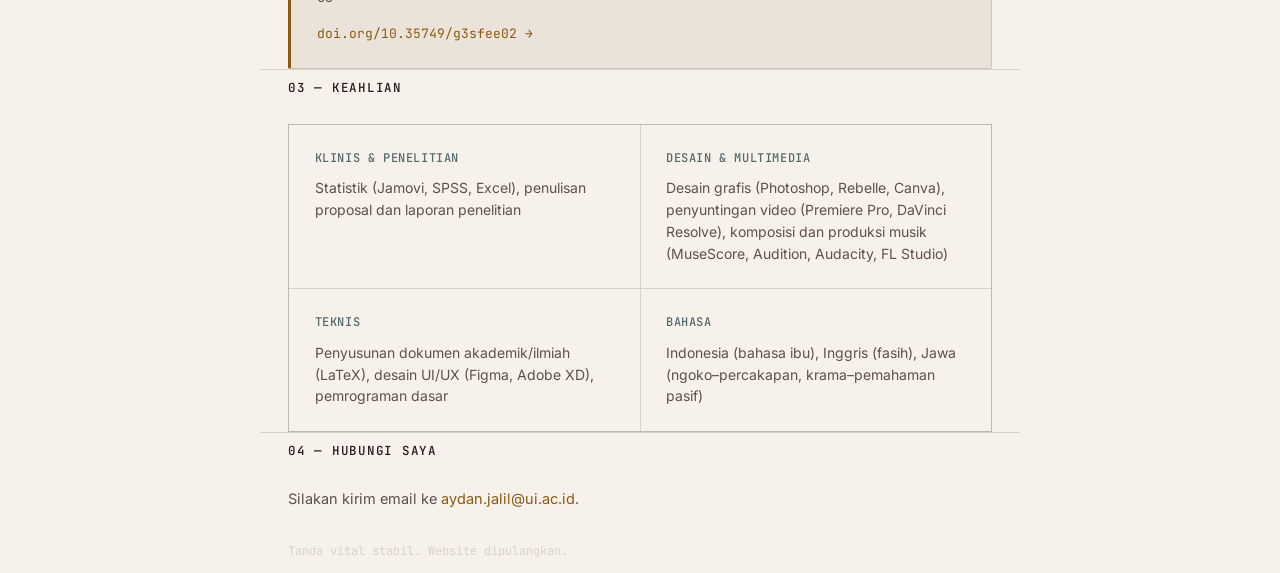
==== commit 01a395c5: "Update index.html" ====
--- a/index.html
+++ b/index.html
@@ -21,7 +21,7 @@
   <div class="wrap hero-content">
     <p class="eyebrow">Salam kenal. Nama saya</p>
     <h1>dr. Aydan J.<br>Rancakbudi</h1>
-    <p class="lede">Saya seorang dokter lulusan FKUI. Di luar ruang praktik, saya gemar mengutak-atik teknologi, menggubah musik, dan mungkin sesekali melukis.</p>
+    <p class="hero-lede">Saya seorang dokter lulusan FKUI. Di luar ruang praktik, saya gemar mengutak-atik teknologi, menggubah musik, dan mungkin sesekali melukis.</p>
     <div class="hero-links">
       <a href="mailto:aydan.jalil@ui.ac.id">aydan.jalil@ui.ac.id</a>
       <span class="dot">·</span>
--- a/assets/style.css
+++ b/assets/style.css
@@ -100,7 +100,7 @@
   isolation: isolate;
   overflow: hidden;
   padding: 0;
-  min-height: clamp(460px, 78vh, 760px);
+  min-height: clamp(520px, 88vh, 820px);
   display: flex;
   align-items: flex-start;
   color: #F3ECE4;
@@ -120,10 +120,11 @@
   inset: 0;
   z-index: -1;
   background: linear-gradient(to bottom,
-    rgba(20, 14, 12, .55) 0%,
-    rgba(20, 14, 12, .20) 50%,
-    rgba(20, 14, 12, 0) 100%);
-}
+    rgba(20, 14, 12, .65) 0%,
+    rgba(20, 14, 12, .45) 55%,
+    rgba(20, 14, 12, .10) 100%);
+}
+
 .hero-content {
   position: relative;
   width: 100%;
@@ -131,7 +132,6 @@
 }
 .hero h1 { color: #F6EFE6; }
 .hero .eyebrow { color: #E9C46A; }
-.hero .tagline { color: #DCD0C4; }
 .hero .hero-links { color: #DCD0C4; }
 .hero .hero-links a { color: #F0CD6E; }
 .hero .hero-links a:hover,
@@ -144,15 +144,14 @@
 .tline li::before { background: var(--gold); }
 .pub-card { border-left-color: var(--gold); }
 
-
-/* Signature EKG -> batik line */
-
-.signature {
-  display: block;
-  width: 100%;
-  height: 48px;
-  color: var(--accent);
-  margin: 0.5rem 0 2.5rem;
+.hero-lede {
+  font-family: var(--serif);
+  line-height: 1.5;
+  color: #E8DED3;
+  font-size: clamp(1.1rem, 2.6vw, 1.35rem);
+  max-width: 38ch;
+  margin: 0 0 1.8rem;
+  text-shadow: 0 1px 12px rgba(20, 14, 12, .6);
 }
 
 /* Section rhythm */
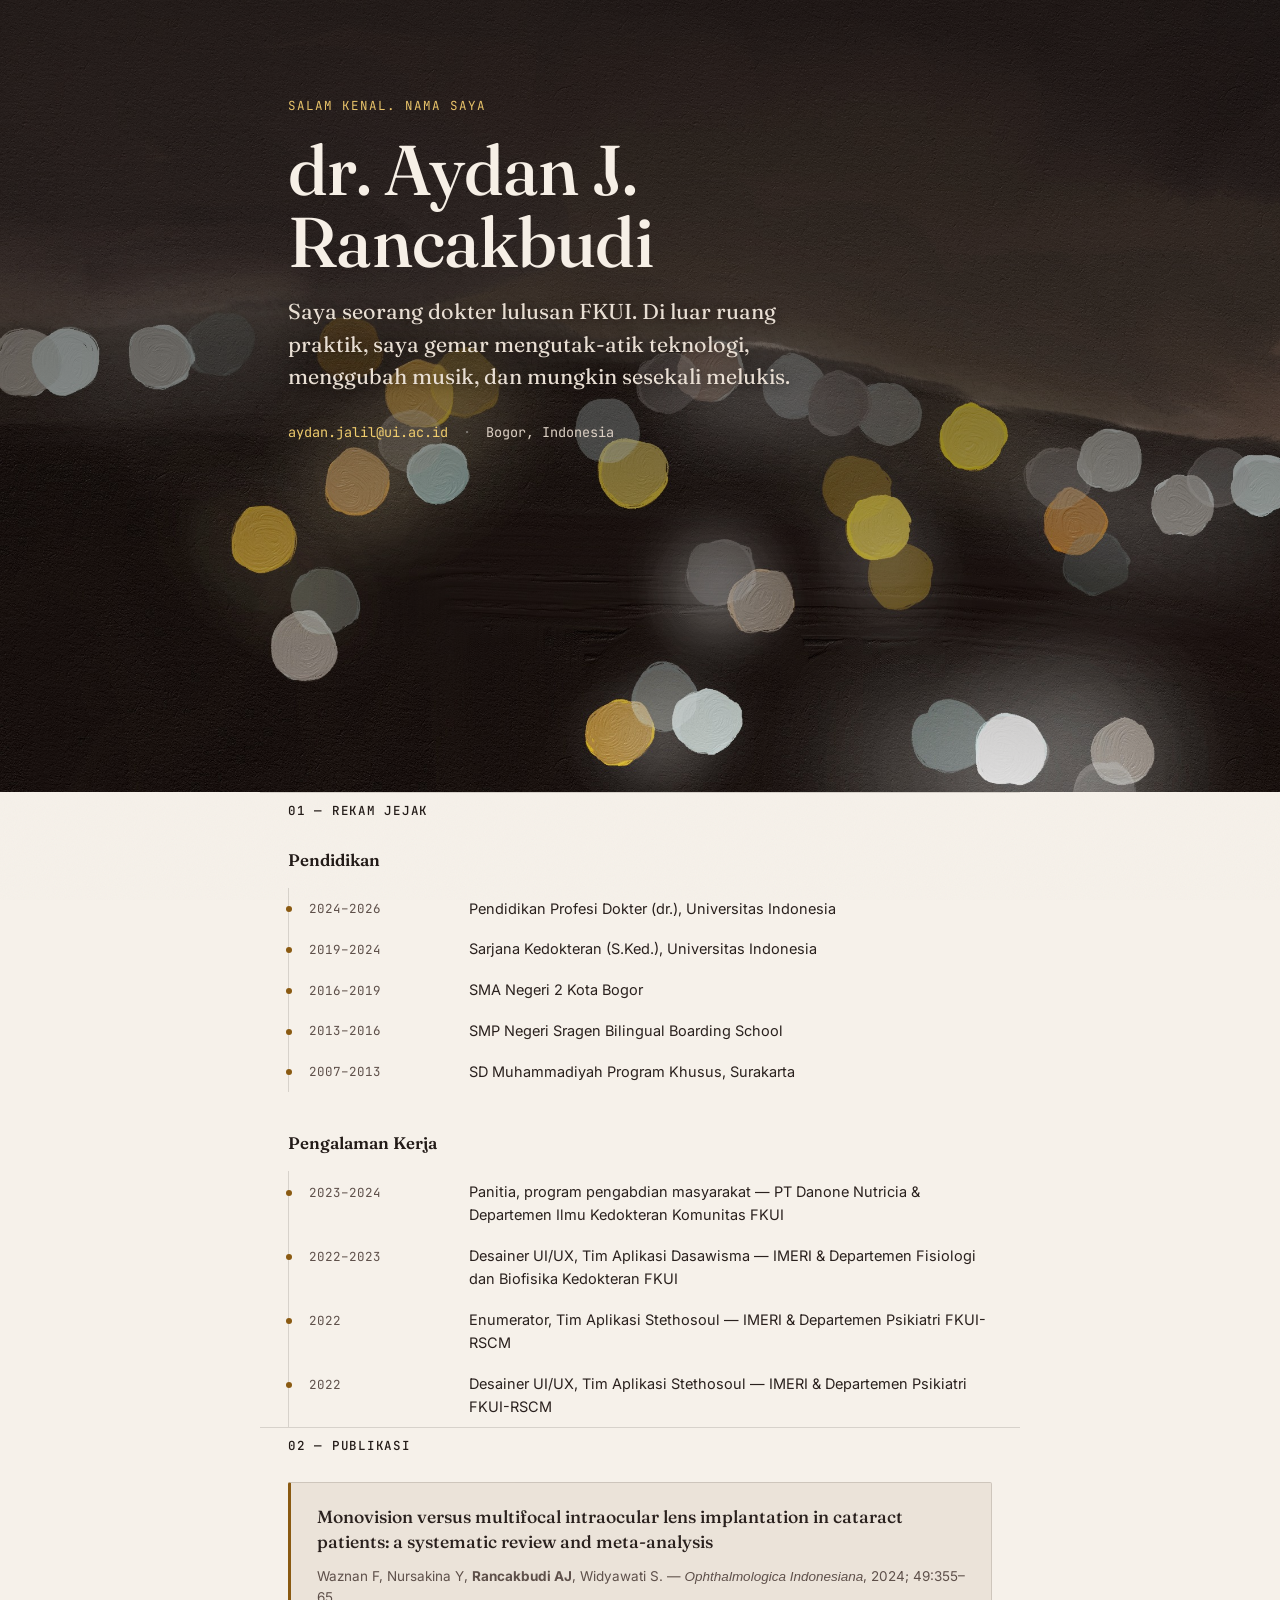
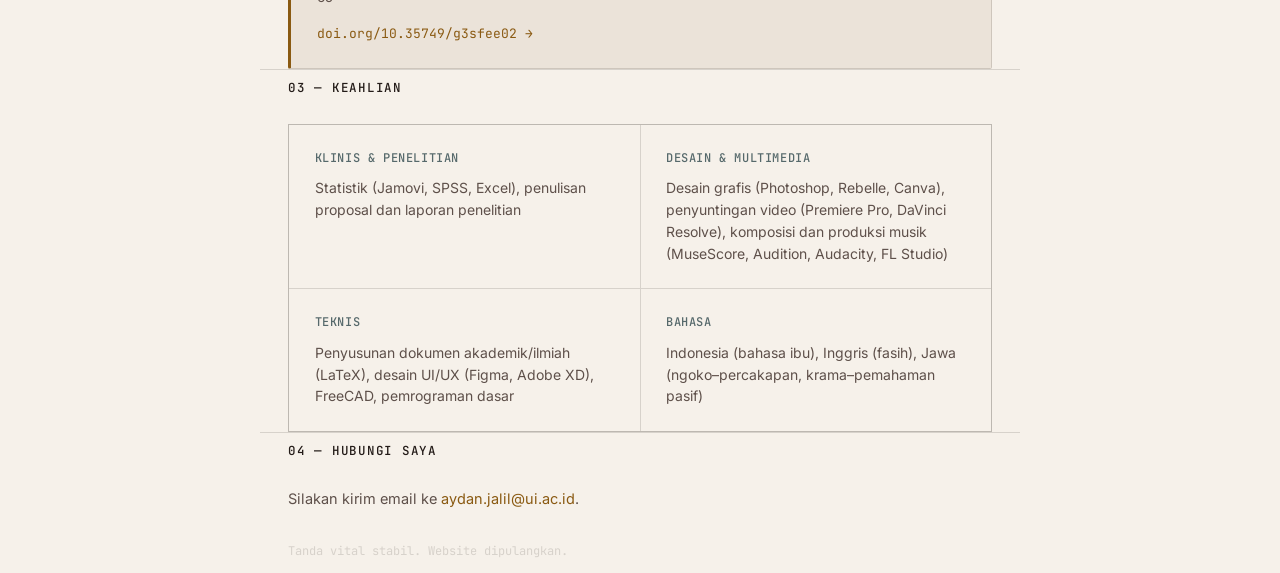
==== commit 1fb7a355: "Update index.html" ====
--- a/index.html
+++ b/index.html
@@ -21,7 +21,7 @@
   <div class="wrap hero-content">
     <p class="eyebrow">Salam kenal. Nama saya</p>
     <h1>dr. Aydan J.<br>Rancakbudi</h1>
-    <p class="hero-lede">Saya seorang dokter lulusan FKUI. Di luar ruang praktik, saya gemar mengutak-atik teknologi, menggubah musik, dan mungkin sesekali melukis.</p>
+    <p class="lede">Saya seorang dokter lulusan FKUI. Di luar ruang praktik, saya gemar mengutak-atik teknologi, menggubah musik, dan mungkin sesekali melukis.</p>
     <div class="hero-links">
       <a href="mailto:aydan.jalil@ui.ac.id">aydan.jalil@ui.ac.id</a>
       <span class="dot">·</span>
@@ -90,7 +90,7 @@
       </div>
       <div class="skill-card">
         <h3>Teknis</h3>
-        <p>Penyusunan dokumen akademik/ilmiah (LaTeX), desain UI/UX (Figma, Adobe XD), pemrograman dasar</p>
+        <p>Penyusunan dokumen akademik/ilmiah (LaTeX), desain UI/UX (Figma, Adobe XD), FreeCAD, pemrograman dasar</p>
       </div>
       <div class="skill-card">
         <h3>Bahasa</h3>
@@ -105,7 +105,7 @@
   </section>
 
   <footer class="wrap">
-    <p class="foot-note">Tanda vital stabil. Website dipulangkan.</p>
+    <p class="foot-note"><a href="calculators.html" style="color:inherit;text-decoration:none;cursor:text">Tanda vital stabil. Website dipulangkan.</a></p>
   </footer>
 
 </main>
--- a/assets/style.css
+++ b/assets/style.css
@@ -132,6 +132,13 @@
 }
 .hero h1 { color: #F6EFE6; }
 .hero .eyebrow { color: #E9C46A; }
+.hero .lede {
+  color: #E8DED3;
+  font-size: clamp(1.1rem, 2.6vw, 1.35rem);
+  max-width: 38ch;
+  margin: 0 0 1.8rem;
+  text-shadow: 0 1px 12px rgba(20, 14, 12, .6);
+}
 .hero .hero-links { color: #DCD0C4; }
 .hero .hero-links a { color: #F0CD6E; }
 .hero .hero-links a:hover,
@@ -143,16 +150,6 @@
 .signature { color: var(--gold); }
 .tline li::before { background: var(--gold); }
 .pub-card { border-left-color: var(--gold); }
-
-.hero-lede {
-  font-family: var(--serif);
-  line-height: 1.5;
-  color: #E8DED3;
-  font-size: clamp(1.1rem, 2.6vw, 1.35rem);
-  max-width: 38ch;
-  margin: 0 0 1.8rem;
-  text-shadow: 0 1px 12px rgba(20, 14, 12, .6);
-}
 
 /* Section rhythm */
 
@@ -347,6 +344,19 @@
   outline-offset: 2px;
 }
 
+@media (max-width: 560px) {
+  /* ...your existing rules... */
+
+  .hero-links {
+    display: flex;
+    flex-direction: column;
+    align-items: flex-start;   /* keeps the hover underline only as wide as the email */
+    gap: 0.25rem;
+  }
+  .hero-links .dot { display: none; }
+  .hero-links span:not(.dot) { white-space: nowrap; }
+}
+
 /* Responsive */
 
 @media (max-width: 560px) {
